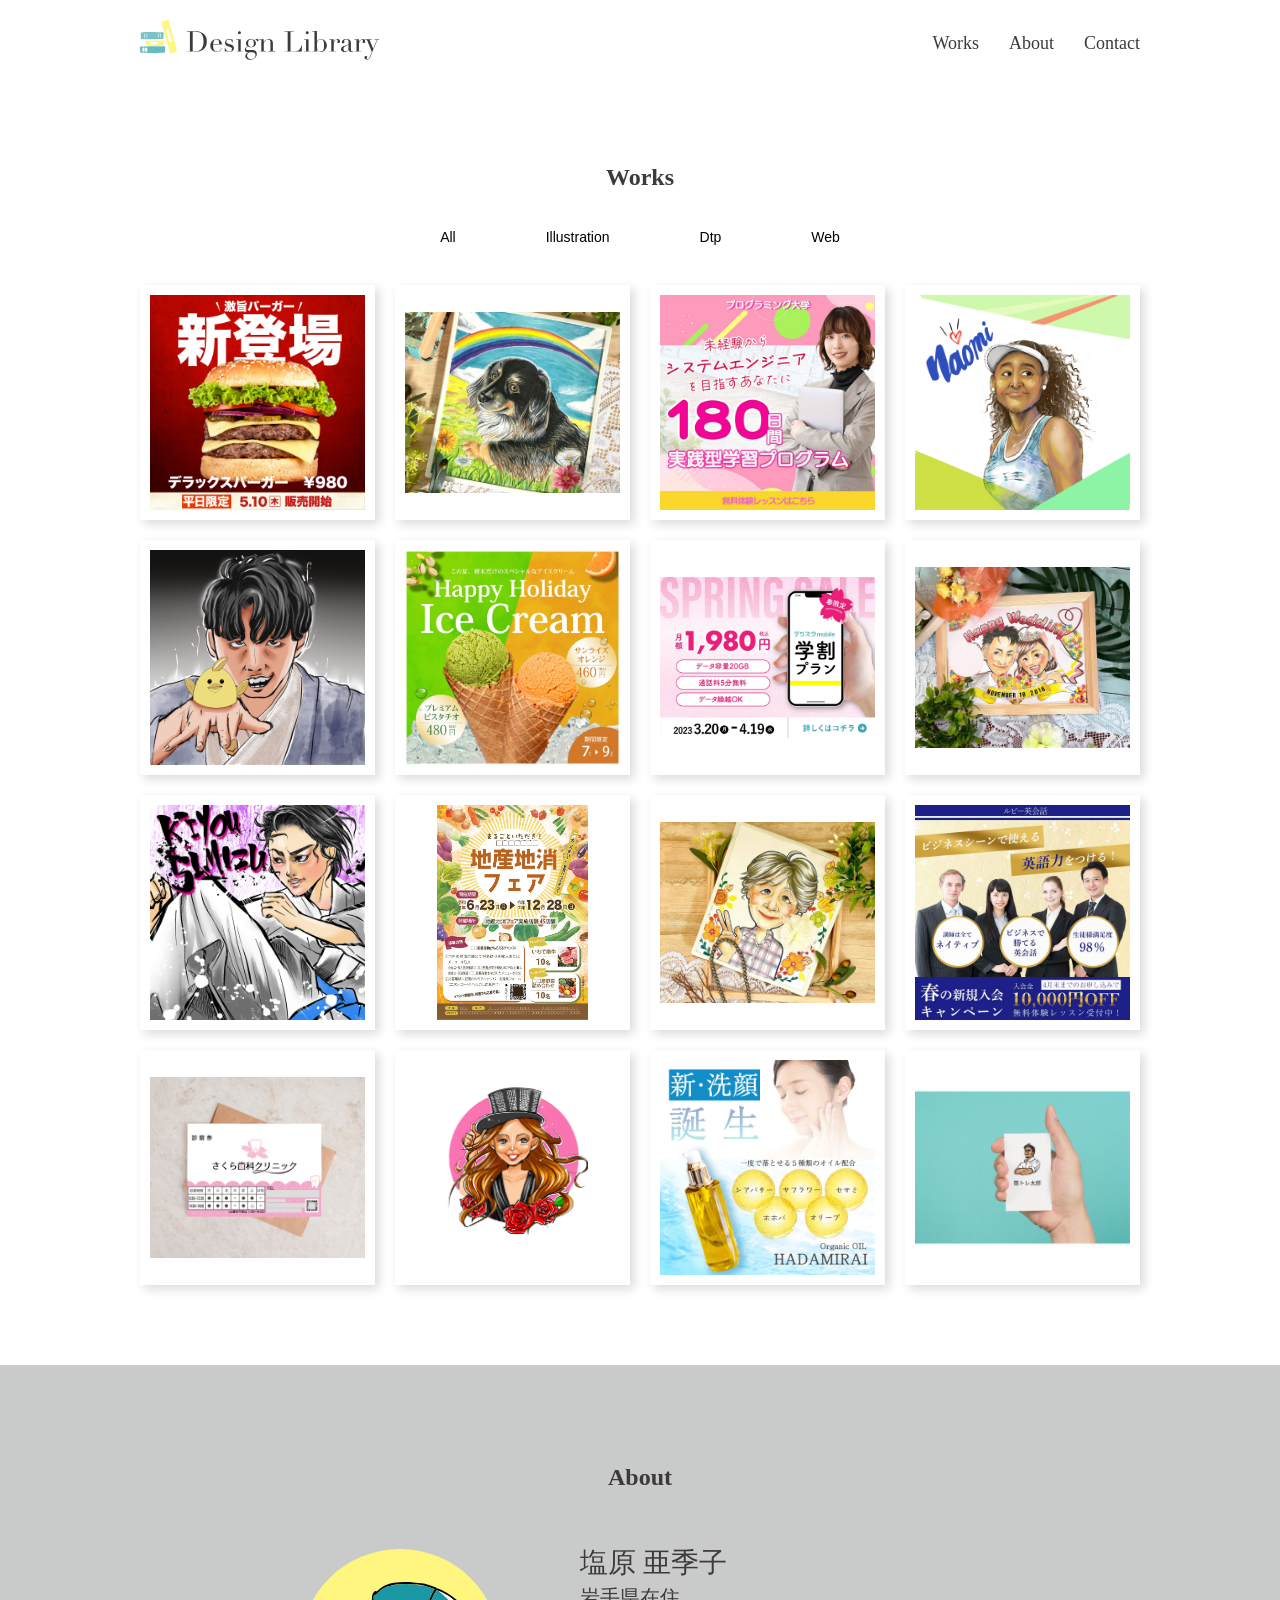
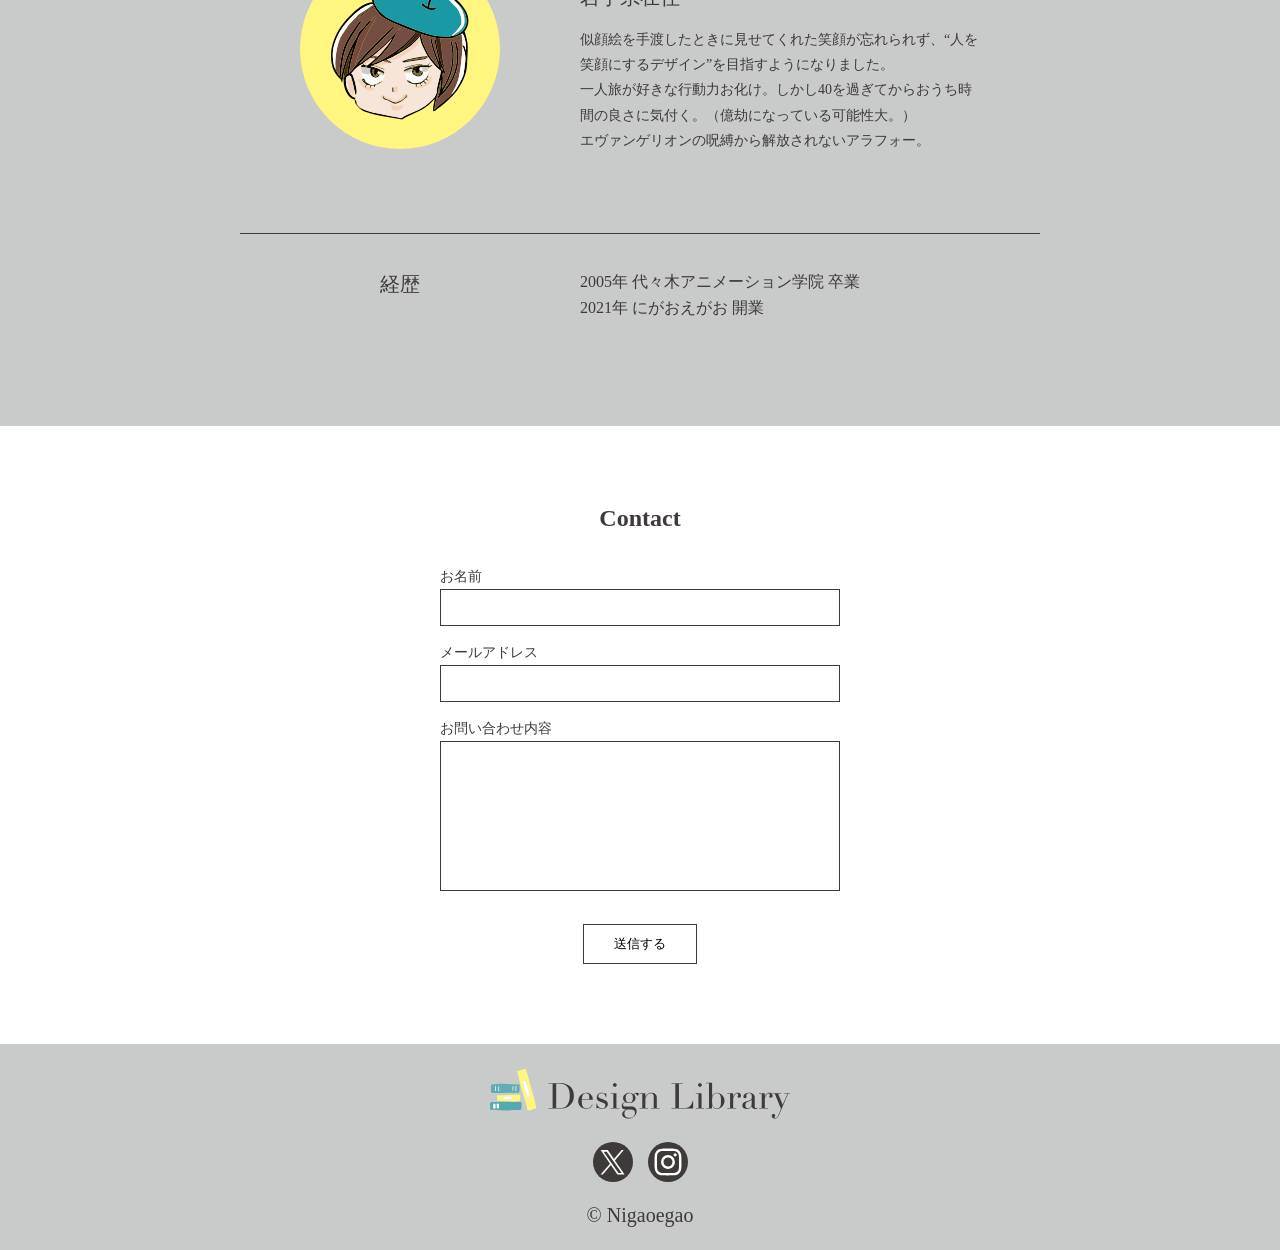
==== index.html @ e7c2ac63 "ポートフォリオ７" ====
<!doctype html>
<html lang="en">
  <head>
    <meta charset="UTF-8" />
    <meta name="viewport" content="width=device-width, initial-scale=1.0" />
    <title>Portfolio</title>
    <link rel="stylesheet" href="css/style.css" />
    <link rel="stylesheet" href="remodal/remodal.css" />
    <link rel="stylesheet" href="remodal/remodal-default-theme.css" />
    <script src="https://code.jquery.com/jquery-3.6.0.min.js"></script>
    <script src="remodal/remodal.min.js"></script>
    <script src="js/main.js"></script>
  </head>
  <body>
    <header>
      <div class="header-inner container">
        <h1 class="logo">
          <img src="./img/title-rogo.svg" alt="ロゴ" />
        </h1>
        <nav class="pc_nav">
          <ul>
            <li><a href="#work">Works</a></li>
            <li><a href="#about">About</a></li>
            <li><a href="#contact">Contact</a></li>
          </ul>
        </nav>
        <!-- ハンバーガー -->
          <button class="hamburger" id="hamburger">
            <span></span>
            <span></span>
            <span></span>
          </button>
          <!-- スマホメニュー -->
        <div class="sp_nav" id="sp_nav">
        <button class="sp_nav_close" id="sp_nav_close">✕</button>
        <ul>
          <li><a href="#works">Works</a></li>
          <li><a href="#about">About</a></li>
          <li><a href="#contact">Contact</a></li>
        </ul>
        </div>
      </div>
    </header>
    <main>
      <!-- workここから -->
      <section class="Works" id="Works">
        <div class="container">
          <h2 class="section_title_works">Works</h2>

          <div class="filter">
            <button>All</button>
            <button>Illustration</button>
            <button>Dtp</button>
            <button>Web</button>
          </div>
          <div class="works-list">
            <div
              class="works-item"
              data-category="web"
              data-img="img/web_hamburger.jpg"
              data-title="バナー ハンバーガー"
              data-client="課題"
              data-tool="Illustrator Photoshop"
              data-size="A4"
              data-purpose="販促用バナー"
              data-concept="食欲を刺激する赤と黒のコントラストで、新商品の登場感と期待感を視覚的に表現。価格と期間限定の情報を目立たせることで購買意欲を高めるデザインにした。"
              data-points="バーガーの写真を大きく配置し、「新登場」の文字を和風テイストにすることで目を引く仕上がりに。価格や日付情報は視認性を考えて整理した。"
              data-target="20〜40代のファストフード好き"
              data-media="web"
            >
              <img src="img/web_hamburger.jpg" alt="Web" />
            </div>
            <div
              class="works-item"
              data-category="illustration"
              data-img="img/illustration_dog.jpg"
              data-title="愛犬イラスト"
              data-client="個人"
              data-tool="copic アクリルガッシュ"
              data-size="A4"
              data-purpose="販促用バナー"
              data-concept="飼い主の愛情と犬の個性を丁寧に描き出し、見る人の心に温かさと懐かしさが伝わるような作品を目指した。背景の虹と花畑で幸福感を演出。"
              data-points="毛並みの一本一本を細かく描写し、リアルさと柔らかさを両立。背景は淡いタッチにすることで犬の存在感を引き立てた。"
              data-target="ペットを愛する全年代"
              data-media="web"
            >
              <img src="img/illustration_dog.jpg" alt="イラスト" />
            </div>
            <div
              class="works-item"
              data-category="web"
              data-img="img/web_school.jpg"
              data-title="バナー プログラミングスクール"
              data-client="課題"
              data-tool="Illustrator Photoshop"
              data-size="A4"
              data-purpose="販促用バナー"
              data-concept="未経験者が抱く不安を払拭し、180日間で確実にスキルアップできるという安心感と期待感を伝えることを意識したデザイン。"
              data-points="講師の写真を大きく配置して信頼感を演出し、数字「180日」を強調することで具体的な成果イメージを持ってもらえるよう工夫した。"
              data-target="IT転職を目指す20〜30代未経験者"
              data-media="web"
            >
              <img src="img/web_school.jpg" alt="Web" />
            </div>
            <div
              class="works-item"
              data-category="illustration"
              data-img="img/illustration_naomi.JPG"
              data-title="イラスト 大坂なおみ"
              data-client="なし"
              data-tool="propcreate"
              data-size="A4"
              data-purpose="販促用バナー"
              data-concept="食欲をそそるデザイン"
              data-points="色使いにこだわった"
              data-target="20代から30代"
              data-media="web"
            >
              <img src="img/illustration_naomi.JPG" alt="イラスト" />
            </div>
            <div
              class="works-item"
              data-category="illustration"
              data-img="img/illustration_fujii.jpg"
              data-title="イラスト 藤井聡太"
              data-client="なし"
              data-tool="propcreate"
              data-size="A4"
              data-purpose="販促用バナー"
              data-concept="食欲をそそるデザイン"
              data-points="色使いにこだわった"
              data-target="20代から30代"
              data-media="web"
            >
              <img src="img/illustration_fujii.jpg" alt="イラスト" />
            </div>
            <div
              class="works-item"
              data-category="web"
              data-img="img/web_icecream.jpg"
              data-title="バナー アイスクリーム"
              data-client="課題"
              data-tool="Illustrator Photoshop"
              data-size="A4"
              data-purpose="販促用バナー"
              data-concept="夏の爽やかさと特別感を同時に演出し、商品の美味しさが視覚から伝わるようなフライヤーデザインを目指した。"
              data-points="グリーンを基調とした配色で清涼感を表現しつつ、価格情報を整理して読みやすさを確保。写真の配置で商品の魅力を最大限に引き出した。"
              data-target="スイーツ好きな10〜40代女性"
              data-media="web"
            >
              <img src="img/web_icecream.jpg" alt="Web" />
            </div>
            <div
              class="works-item"
              data-category="web"
              data-img="img/web_mobileplan.jpg"
              data-title="バナー スマホプラン"
              data-client="課題"
              data-tool="Illustrator Photoshop"
              data-size="A4"
              data-purpose="販促用バナー"
              data-concept="携帯会社の学割プランをシンプルかつ明快に伝え、若年層が直感的に理解できるレイアウトを意識したデザイン。"
              data-points="ピンクと白のコントラストで明るく親しみやすい印象を与えつつ、価格と特典を箇条書きで整理することで情報の優先順位を明確にした。"
              data-target="学生・若年層の10〜20代"
              data-media="web"
            >
              <img src="img/web_mobileplan.jpg" alt="Web" />
            </div>
            <div
              class="works-item"
              data-category="illustration"
              data-img="img/illustration_wedding2.jpg"
              data-title="ウェルカムボード"
              data-client="新郎 上司"
              data-tool="copic アクリルガッシュ"
              data-size="A4"
              data-purpose="販促用バナー"
              data-concept="結婚式の華やかさと二人の個性を表現したウェルカムボード。花やリボンで会場全体を明るく彩るデザインを目指した。"
              data-points="似顔絵を中心に置き、周囲を手描きの花と装飾で囲むことで温かみとオリジナリティを演出。カラフルな色使いで式全体の雰囲気を盛り上げた。"
              data-target="結婚式を控えたカップル・20〜30代"
              data-media="web"
            >
              <img src="img/illustration_wedding2.jpg" alt="イラスト" />
            </div>
            <div
              class="works-item"
              data-category="illustration"
              data-img="img/illustration_kiyo.jpg"
              data-title="イラスト 清水希容"
              data-client="無し"
              data-tool="procreate"
              data-size="A4"
              data-purpose="販促用バナー"
              data-concept="キャラクターの持つクールさと激しさを同時に表現し、ファンが思わず見入ってしまうような迫力ある作品を目指した。"
              data-points="背景に飛び散るエフェクトと荒々しい筆致でアクションの瞬間を切り取った。文字と絵を融合させることでポスターのような完成度を意識した。"
              data-target="漫画・アニメファンの10〜30代"
              data-media="web"
            >
              <img src="img/illustration_kiyo.jpg" alt="イラスト" />
            </div>
            <div
              class="works-item"
              data-category="dtp"
              data-img="img/dtp_event-flyer1.jpg"
              data-title="地産地消イベント フライヤー"
              data-client="官公庁"
              data-tool="Illustrator"
              data-size="A4"
              data-purpose="販促用バナー"
              data-concept="地元の食材の豊かさと祭りのような賑やかさを伝えるフライヤー。地域への愛着と食への関心を引き出すデザインを目指した。"
              data-points="野菜や果物のイラストをふんだんに散りばめ、手作り感と温かみを演出。開催期間や場所などの重要情報は枠で囲んで視認性を高めた。"
              data-target="地元住民・食に関心のある30〜60代"
              data-media="web"
            >
              <img src="img/dtp_event-flyer1.jpg" alt="Dtp" />
            </div>
            <div
              class="works-item"
              data-category="illustration"
              data-img="img/illustration_nigaoe2.jpg"
              data-title="似顔絵"
              data-client="知人 誕生日プレゼントとして"
              data-tool="copic"
              data-size="A4"
              data-purpose="販促用バナー"
              data-concept="長年の人生の温もりと優しさを細やかなタッチで表現し、贈り物として喜ばれるような心のこもったイラストを目指した。"
              data-points="花をモチーフにした背景で柔らかな雰囲気を演出し、表情のシワや目元を丁寧に描くことで人物の個性と年齢を大切に表現した。"
              data-target="祖父母へのプレゼントを探す30〜40代"
              data-media="web"
            >
              <img src="img/illustration_nigaoe2.jpg" alt="イラスト" />
            </div>
            <div
              class="works-item"
              data-category="web"
              data-img="img/web_english-school.jpg"
              data-title="バナー 英会話スクール"
              data-client="課題"
              data-tool="Illustrator"
              data-size="A4"
              data-purpose="販促用バナー"
              data-concept="ビジネスシーンで使える実践的な英語力をアピールし、受講後のキャリアアップイメージが湧くような説得力あるデザインにした。"
              data-points="講師陣の写真を並べることで信頼感と実績を視覚的に伝え、98%という数字を強調することで高い満足度を訴求。キャンペーン情報も目立つよう配置した。"
              data-target="ビジネス英語を学びたい20〜40代社会人"
              data-media="web"
            >
              <img src="img/web_english-school.jpg" alt="Web" />
            </div>
            <div
              class="works-item"
              data-category="dtp"
              data-img="img/dtp_dentalclinic.jpg"
              data-title="診察券 歯科医院"
              data-client="歯科医院院長"
              data-tool="Illustrator"
              data-size="カードサイズ"
              data-purpose="患者様配布用"
              data-concept="患者さんが安心して通えるクリニックのイメージを、ピンクと白を基調とした優しいデザインで表現。診察券としての機能性と可愛らしさを両立させた。"
              data-points="桜のモチーフをさりげなく取り入れクリニック名との統一感を演出。診察日程の記入欄を見やすく整理し、QRコードも自然に馴染むよう配置した。"
              data-target="女性・子供"
              data-media="診察券"
            >
              <img src="img/dtp_dentalclinic.jpg" alt="Dtp" />
            </div>
            <div
              class="works-item"
              data-category="illustration"
              data-img="img/illustration_namie.JPG"
              data-title="イラスト 安室奈美恵"
              data-client="無し"
              data-tool="procreate"
              data-size="A4"
              data-purpose="販促用バナー"
              data-concept="華やかなステージに立つアーティストのエネルギーと色気を、鮮やかな色彩と大胆な構図で表現したポップアート風の似顔絵作品。"
              data-points="バラや帽子などの小道具を組み合わせることでキャラクターの個性を強調。肌の質感や髪の流れを丁寧に描き込み、イラストでありながらリアルな存在感を出した。"
              data-target="アーティストのファン・イラスト好きな20〜40代"
              data-media="web"
            >
              <img src="img/illustration_namie.JPG" alt="イラスト" />
            </div>
            <div
              class="works-item"
              data-category="web"
              data-img="img/web_cleansing.jpg"
              data-title="バナー 化粧品"
              data-client="課題"
              data-tool="Illustrator Photoshop"
              data-size="A4"
              data-purpose="販促用バナー"
              data-concept="5種類の植物オイルの自然な力で肌を整えるというブランドの世界観を、清潔感と高級感のあるビジュアルで表現したWebバナー。"
              data-points="白と水色を基調にした爽やかな配色で成分の純粋さをイメージ。商品写真と成分名をバランスよく配置し、一目で特徴が伝わるレイアウトを意識した。"
              data-target="スキンケアに関心の高い20〜40代女性"
              data-media="web"
            >
              <img src="img/web_cleansing.jpg" alt="Web" />
            </div>
            <div
              class="works-item"
              data-category="dtp"
              data-img="img/illustration_muscle.jpg"
              data-title="トレーニングジム キャラクター"
              data-client="ジム店長"
              data-tool="procreate"
              data-size="A4"
              data-purpose="各SNS"
              data-concept="シンプルで洗練された名刺デザイン。余白を大切にしたミニマルなレイアウトで、センスと個性が伝わる一枚を目指した。"
              data-points="似顔絵イラストをメインビジュアルに据えることで記憶に残る名刺に仕上げた。"
              data-target="20〜40代のボディメイクに興味のある男女"
              data-media="web"
            >
              <img src="img/illustration_muscle.jpg" alt="Dtp" />
            </div>
          </div>
        </div>
      </section>
      <!-- Workここまで -->
      <!-- aboutここから -->
      <section class="about" id="about">
        <div class="about_container">
          <h2 class="section_title">About</h2>
          <div class="my_information">
            <div class="myface">
              <img src="img/my face.svg" alt="自己紹介" />
            </div>
            <div class="about_text">
              <p class="name">塩原 亜季子</p>
              <p class="location">岩手県在住</p>
              <p class="introduce">
                似顔絵を手渡したときに見せてくれた笑顔が忘れられず、“人を笑顔にするデザイン”を目指すようになりました。<br />一人旅が好きな行動力お化け。しかし40を過ぎてからおうち時間の良さに気付く。（億劫になっている可能性大。）<br />エヴァンゲリオンの呪縛から解放されないアラフォー。
              </p>
            </div>
          </div>
          <div class="history_area">
            <h3 class="history_title">経歴</h3>
            <div class="history">
              <p>2005年 代々木アニメーション学院 卒業</p>
              <p>2021年 にがおえがお 開業</p>
            </div>
          </div>
        </div>
      </section>
      <!-- aboutここまで -->
      <!-- contactここから -->

      <section class="contact" id="contact">
        <h2>Contact</h2>
        <form
          action="https://docs.google.com/forms/u/0/d/e/1FAIpQLSdJh4Z8PhwSpYIARpGRE6akuXfmp89MDh7Jr-N2z7iqNKhPUg/formResponse"
          method="POST"
          target="hidden_iframe"
          onsubmit="submitted = true"
          class="c-form"
        >
          <label for="name">お名前</label>
          <input id="name" type="text" name="entry.1975025749" required />

          <label for="email">メールアドレス</label>
          <input id="email" type="email" name="entry.1072622136" required />

          <label for="message">お問い合わせ内容</label>
          <textarea id="message" name="entry.1425299279" required></textarea>

          <button type="submit">送信する</button>
        </form>
      </section>
    </main>
    <footer>
      <div class="footer_logo">
        <img src="img/title-rogo.svg" alt="フッターロゴ" />
      </div>
      <div class="sns_logo">
        <a href="https://x.com/@aoi1222aki" target="_blank">
          <img src="img/Xrogo.svg" alt="X ロゴ" />
        </a>
        <a href="https://www.instagram.com/nigaoegaoakiko" target="_blank">
          <img src="img/instagram-rogo.svg" alt="instagram ロゴ" />
        </a>
      </div>
      <p>© Nigaoegao</p>
    </footer>

    <!-- <a href="#works-modal">ボタン</a> -->

    <div class="remodal" data-remodal-id="works-modal">
      <button data-remodal-action="close" class="remodal-close"></button>
      <img id="remodal-img" src="" alt="" />
      <div class="remodal-info">
        <p><span>タイトル：</span><span id="remodal-title"></span></p>
        <p><span>クライアント：</span><span id="remodal-client"></span></p>
        <p><span>ツール：</span><span id="remodal-tool"></span></p>
        <p><span>サイズ</span><span id="remodal-size"></span></p>
        <p><span>用途</span><span id="remodal-purpose"></span></p>
        <p><span>コンセプト</span><span id="remodal-concept"></span></p>
        <p><span>工夫した点</span><span id="remodal-points"></span></p>
        <p><span>ターゲット</span><span id="remodal-target"></span></p>
        <p><span>使用媒体</span><span id="remodal-media"></span></p>
      </div>
    </div>
    <script type="text/javascript">
      let submitted = false;
    </script>
    <iframe
      name="hidden_iframe"
      id="hidden_iframe"
      style="display: none"
      onload="
        if (submitted) {
          window.location = './thanks.html';}
      "
    ></iframe>
  </body>
</html>
---- css/style.css ----
@charset "utf-8";

/* cssリセット */

/*利用するタグによってこちらの内容は増やす*/

html,
body,
h1,
h2,
h3,
p,
dl,
dt,
dd,
ul,
li {
  margin: 0;
  padding: 0;
  line-height: 1;
  /*デフォルトの文字色、font-familyを予め当てておく*/
  color: #3e3a39;
  font-family: "Didot", "游ゴシック体", serif;
  font-feature-settings: "palt";
}

a {
  /*下線を消す*/
  text-decoration: none;
  /*色を消す*/
  color: inherit;
}

body {
  color: #3e3a39;
  font-family: "Didot", "游ゴシック体", serif;
  font-feature-settings: "palt";
  background-color: #ffff;
}
html {
  scroll-behavior: smooth;
}
/* コンテンツ幅 */
.container {
  max-width: 1000px;
  margin: 0 auto;
}
header {
  padding: 20px 0;
}

.header-inner {
  display: flex;
  justify-content: space-between;
  align-items: center;
}
.logo img {
  height: 40px;
}
.pc_nav ul {
  display: flex;
  gap: 30px;
  list-style: none;
}

nav a {
  text-decoration: none;
  color: #3e3a39;
  font-family: "Didot", serif;
  font-size: 18px;
}
.Works {
  padding: 80px 0;
  text-align: center;
}

.section_title h2 {
  font-family: "Didot", serif;
  margin-bottom: 0px;
  font-size: 23px;
}
.filter {
  display: flex;
  font-size: 14px;
  gap: 10px;
  margin: 30px 0;
  justify-content: center;
}
.filter button {
  background: none;
  border: none;
  cursor: pointer;
  font-size: 14px;
  margin: 0 auto;
  padding: 10px 20px;
  margin: 0 20px;
}
.filter button:hover {
  border-bottom: 2px solid #1a98a4;
  padding-bottom: 2px;
}

/* 4列グリッド */
.works-list {
  display: grid;
  grid-template-columns: repeat(4, 1fr);
  gap: 20px;
}
.works-item {
  background-color: white;
  padding: 10px;
  box-shadow: 4px 4px 10px rgba(0, 0, 0, 0.15);
  aspect-ratio: 1 / 1;
  overflow: hidden;
}
.works-item img {
  width: 100%;
  height: 100%;
  display: block;
  object-fit: contain;
}
.works-item.inactive {
  opacity: 0.3; /* 薄くする */
}
/* aboutここから */
.about {
  background-color: #c9caca;
  padding: 100px 0;
}
.about_container {
  max-width: 1000px;
  margin: 0 auto;
}
.my_information {
  display: flex;
  align-items: center;
  gap: 80px;
  justify-content: center;
  margin-bottom: 80px;
}

.myface img {
  width: 200px;
}

.section_title {
  font-family: "Didot", serif;
  margin-bottom: 60px;
  text-align: center;
}
.about_text {
  max-width: 400px;
}
.name {
  font-size: 28px;
  margin-bottom: 10px;
}
.location {
  font-size: 20px;
  margin-bottom: 20px;
}
.introduce {
  font-size: 14px;
  line-height: 1.8;
}
.history_area {
  border-top: 1px solid #3e3a39;
  padding-top: 40px;
  display: flex;
  justify-content: center;
  align-items: flex-start;
  max-width: 800px;
  margin: 0 auto;
  gap: 80px;
}
.history_title {
  font-weight: normal;
  font-size: 20px;
  width: 200px;
  text-align: center;
}
.history {
  text-align: left;
  width: 400px;
}

.history p {
  margin-bottom: 10px;
}
/* aboutここまで */
/* ここからコンタクト */
.contact {
  padding: 80px 0;
  text-align: center;
}

.contact h2 {
  font-family: "Didot", serif;
  margin-bottom: 40px;
}

form {
  width: 400px;
  margin: 0 auto;
  text-align: left;
}

label {
  display: block;
  margin-top: 20px;
  font-size: 14px;
}

input,
textarea {
  width: 100%;
  padding: 10px;
  border: 1px solid #3e3a39;
  margin-top: 5px;
  background: transparent;
  box-sizing: border-box;
}

textarea {
  height: 150px;
  resize: none;
}

button {
  display: block;
  margin: 30px auto 0;
  padding: 10px 30px;
  border: 1px solid #3e3a39;
  background: transparent;
  cursor: pointer;
}

footer {
  display: flex;
  flex-direction: column;
  text-align: center;
  padding: 25px;
  gap: 20px;
  background-color: #c9caca;
}
.footer_logo img {
  width: 300px;
}
.sns_logo {
  gap: 15px;
  display: flex;
  justify-content: center;
}
.sns_logo img {
  width: 40px;
}
footer p {
  font-size: 20px;
}
.hamburger {
  display: none;
}

.sp_nav {
  display: none;
}
.remodal img {
  width: 100%;
  max-width: 500px;
  height: auto;
}
.remodal-info {
  text-align: left;
  margin-top: 15px;
}

.remodal-info p {
  margin: 5px 0;
  font-size: 13px;
}

.remodal-info p span:first-child {
  font-weight: bold;
  margin-right: 10px;
  min-width: 80px;
  display: inline-block;
}
.remodal-info {
  text-align: left;
  margin-top: 15px;
  margin-left: auto;
  margin-right: auto;
  max-width: 500px;
}
.remodal-info p {
  display: flex;
  gap: 10px;
  margin: 5px 0;
  font-size: 13px;
  line-height: 1.8;
}

.remodal-info p span:first-child {
  min-width: 90px;
  font-weight: bold;
  flex-shrink: 0;
}
/* thanks.css */
* {
  margin: 0;
  padding: 0;
  box-sizing: border-box;
}

.thanks-page {
  background: #fff;
  display: flex;
  justify-content: center;
  align-items: center;
  min-height: 100vh;
}

.thanks-wrap {
  text-align: center;
  padding: 60px 20px;
}

.thanks-title {
  font-size: 2.5rem;
  color: #1a98a4;
  font-family: Didot;
  margin-bottom: 30px;
}

.thanks-balloon {
  position: relative;
  border: 1.5px solid #3e3a39;
  border-radius: 20px;
  padding: 36px 48px;
  display: inline-block;
  margin-bottom: 0;
  font-size: 0.9rem;
}
.thanks-ballon p {
  line-height: 1.5;
  letter-spacing: 0.05em;
}

.thanks-img {
  width: 80px;
  margin: 20px auto 30px;
  display: block;
}

.thanks-btn {
  display: inline-block;
  border: 2px solid #fff67f;
  background: #fff67f;
  padding: 12px 32px;
  text-decoration: none;
  color: #3e3a39;
  font-size: 0.95rem;
}

.thanks-btn:hover {
  opacity: 0.8;
}
.thanks-ballon-material {
  width: 350px;
}
.thanks-btn {
  display: inline-block;
  border: 2px solid #3e3a39;
  background: #fff67f;
  padding: 16px 48px;
  text-decoration: none;
  color: #3e3a39;
  font-size: 1rem;
  letter-spacing: 0.1em;
}
.arrow-right {
  display: inline-block;
  width: 12px;
  height: 12px;
  margin: 0 10px;
  border-top: 2px solid #3e3a39;
  border-right: 2px solid #3e3a39;
  transform: rotate(45deg);
}

@media (max-width: 768px) {
  /* ヘッダー */
  .header-inner {
    padding: 0 20px;
  }
  .pc_nav {
    display: none;
  }

  /* Works */
  .filter {
    flex-wrap: wrap;
    gap: 20px;
    justify-content: center;
    max-width: 500px;
    width: 80%;
    margin: 30px auto;
  }
  .filter button {
    border: 1px solid #3e3a39 !important;
    padding: 8x 0;
    font-size: 14px;
    margin: 0px;
    width: 40%;
    height: 60px;
    font-family: Didot;
  }
  .filter button:hover {
    background: none !important;
    color: #3e3a39 !important;
    border: 1px solid #3e3a39 !important;
    padding: 8px 0 !important;
  }

  .works-list {
    grid-template-columns: repeat(1, 1fr);
  }
  .works-item {
    width: 70%;
    margin: 0 auto;
    box-shadow: 4px 4px 10px rgba(0, 0, 0, 0.2);
  }

  /* About */
  .my_information {
    flex-direction: column;
    gap: 30px;
  }

  .history_area {
    flex-direction: column;
    gap: 30px;
    padding: 20px;
  }
  .history_area {
    text-align: center;
  }
  .history {
    text-align: left;
    font-size: 16px;
    width: 100%;
    padding: 0 80px;
  }
  .history_title {
    width: 100%;
  }

  /* Contact */
  form {
    width: 90%;
  }

  /* Footer */
  .footer_logo img {
    width: 200px;
  }

  /* Thanks */
  .thanks-ballon-material {
    width: 90%;
  }
  .thanks-balloon {
    padding: 24px 20px;
  }
  .hamburger {
    display: flex;
    flex-direction: column;
    gap: 6px;
    background: none;
    border: none;
    cursor: pointer;
    padding: 0;
    margin: 0;
  }
  .hamburger span {
    display: block;
    width: 28px;
    height: 2px;
    background: #3e3a39;
    transition: all 0.3s ease;
    transform-origin: center;
  }
  .hamburger.open span:nth-child(1) {
    transform: translateY(8px) rotate(45deg);
  }

  .hamburger.open span:nth-child(2) {
    opacity: 0;
  }

  .hamburger.open span:nth-child(3) {
    transform: translateY(-8px) rotate(-45deg);
  }
  .sp_nav {
    position: fixed;
    top: -100%;
    right: -100%;
    width: 100%;
    left: 0;
    height: 100vh;
    background: #fff;
    z-index: 999;
    transition: right 0.3s ease;
    /* display: flex; */
    flex-direction: column;
    align-items: center;
    justify-content: center;
  }
  .sp_nav.open {
    display: flex;
    /* position: fixed; */
    top: 0;
    /* right: 0; */
    /* width: 100%; */
    /* height: 100vh; */
    /* background: #fff; */
    /* z-index: 999; */
    /* flex-direction: column; */
    /* align-items: center; */
    /* justify-content: center; */
  }
  .sp_nav ul {
    list-style: none;
    text-align: center;
  }
  .sp_nav ul li {
    margin-bottom: 40px;
  }
  .sp_nav ul li a {
    font-size: 1.2rem;
    font-family: "Didot", serif;
    border: 1px solid #3e3a39;
    padding: 16px 60px;
    display: block;
  }
  .sp_nav_close {
    position: absolute;
    top: 20px;
    right: 20px;
    background: none;
    border: none;
    font-size: 1.5rem;
    cursor: pointer;
  }
}
---- remodal/remodal.css ----
/*
 *  Remodal - v1.1.1
 *  Responsive, lightweight, fast, synchronized with CSS animations, fully customizable modal window plugin with declarative configuration and hash tracking.
 *  http://vodkabears.github.io/remodal/
 *
 *  Made by Ilya Makarov
 *  Under MIT License
 */

/* ==========================================================================
   Remodal's necessary styles
   ========================================================================== */

/* Hide scroll bar */

html.remodal-is-locked {
  overflow: hidden;

  -ms-touch-action: none;
  touch-action: none;
}

/* Anti FOUC */

.remodal,
[data-remodal-id] {
  display: none;
}

/* Necessary styles of the overlay */

.remodal-overlay {
  position: fixed;
  z-index: 9999;
  top: -5000px;
  right: -5000px;
  bottom: -5000px;
  left: -5000px;

  display: none;
}

/* Necessary styles of the wrapper */

.remodal-wrapper {
  position: fixed;
  z-index: 10000;
  top: 0;
  right: 0;
  bottom: 0;
  left: 0;

  display: none;
  overflow: auto;

  text-align: center;

  -webkit-overflow-scrolling: touch;
}

.remodal-wrapper:after {
  display: inline-block;

  height: 100%;
  margin-left: -0.05em;

  content: "";
}

/* Fix iPad, iPhone glitches */

.remodal-overlay,
.remodal-wrapper {
  -webkit-backface-visibility: hidden;
  backface-visibility: hidden;
}

/* Necessary styles of the modal dialog */

.remodal {
  position: relative;

  outline: none;

  -webkit-text-size-adjust: 100%;
  -ms-text-size-adjust: 100%;
  text-size-adjust: 100%;
}

.remodal-is-initialized {
  /* Disable Anti-FOUC */
  display: inline-block;
}
---- remodal/remodal-default-theme.css ----
/*
 *  Remodal - v1.1.1
 *  Responsive, lightweight, fast, synchronized with CSS animations, fully customizable modal window plugin with declarative configuration and hash tracking.
 *  http://vodkabears.github.io/remodal/
 *
 *  Made by Ilya Makarov
 *  Under MIT License
 */

/* ==========================================================================
   Remodal's default mobile first theme
   ========================================================================== */

/* Default theme styles for the background */

.remodal-bg.remodal-is-opening,
.remodal-bg.remodal-is-opened {
  -webkit-filter: blur(3px);
  filter: blur(3px);
}

/* Default theme styles of the overlay */

.remodal-overlay {
  background: rgba(43, 46, 56, 0.9);
}

.remodal-overlay.remodal-is-opening,
.remodal-overlay.remodal-is-closing {
  -webkit-animation-duration: 0.3s;
  animation-duration: 0.3s;
  -webkit-animation-fill-mode: forwards;
  animation-fill-mode: forwards;
}

.remodal-overlay.remodal-is-opening {
  -webkit-animation-name: remodal-overlay-opening-keyframes;
  animation-name: remodal-overlay-opening-keyframes;
}

.remodal-overlay.remodal-is-closing {
  -webkit-animation-name: remodal-overlay-closing-keyframes;
  animation-name: remodal-overlay-closing-keyframes;
}

/* Default theme styles of the wrapper */

.remodal-wrapper {
  padding: 10px 10px 0;
}

/* Default theme styles of the modal dialog */

.remodal {
  box-sizing: border-box;
  width: 100%;
  margin-bottom: 10px;
  padding: 35px;

  -webkit-transform: translate3d(0, 0, 0);
  transform: translate3d(0, 0, 0);

  color: #2b2e38;
  background: #fff;
}

.remodal.remodal-is-opening,
.remodal.remodal-is-closing {
  -webkit-animation-duration: 0.3s;
  animation-duration: 0.3s;
  -webkit-animation-fill-mode: forwards;
  animation-fill-mode: forwards;
}

.remodal.remodal-is-opening {
  -webkit-animation-name: remodal-opening-keyframes;
  animation-name: remodal-opening-keyframes;
}

.remodal.remodal-is-closing {
  -webkit-animation-name: remodal-closing-keyframes;
  animation-name: remodal-closing-keyframes;
}

/* Vertical align of the modal dialog */

.remodal,
.remodal-wrapper:after {
  vertical-align: middle;
}

/* Close button */

.remodal-close {
  position: absolute;
  top: 0;
  left: 0;

  display: block;
  overflow: visible;

  width: 35px;
  height: 35px;
  margin: 0;
  padding: 0;

  cursor: pointer;
  -webkit-transition: color 0.2s;
  transition: color 0.2s;
  text-decoration: none;

  color: #95979c;
  border: 0;
  outline: 0;
  background: transparent;
}

.remodal-close:hover,
.remodal-close:focus {
  color: #2b2e38;
}

.remodal-close:before {
  font-family: Arial, "Helvetica CY", "Nimbus Sans L", sans-serif !important;
  font-size: 25px;
  line-height: 35px;

  position: absolute;
  top: 0;
  left: 0;

  display: block;

  width: 35px;

  content: "\00d7";
  text-align: center;
}

/* Dialog buttons */

.remodal-confirm,
.remodal-cancel {
  font: inherit;

  display: inline-block;
  overflow: visible;

  min-width: 110px;
  margin: 0;
  padding: 12px 0;

  cursor: pointer;
  -webkit-transition: background 0.2s;
  transition: background 0.2s;
  text-align: center;
  vertical-align: middle;
  text-decoration: none;

  border: 0;
  outline: 0;
}

.remodal-confirm {
  color: #fff;
  background: #81c784;
}

.remodal-confirm:hover,
.remodal-confirm:focus {
  background: #66bb6a;
}

.remodal-cancel {
  color: #fff;
  background: #e57373;
}

.remodal-cancel:hover,
.remodal-cancel:focus {
  background: #ef5350;
}

/* Remove inner padding and border in Firefox 4+ for the button tag. */

.remodal-confirm::-moz-focus-inner,
.remodal-cancel::-moz-focus-inner,
.remodal-close::-moz-focus-inner {
  padding: 0;

  border: 0;
}

/* Keyframes
   ========================================================================== */

@-webkit-keyframes remodal-opening-keyframes {
  from {
    -webkit-transform: scale(1.05);
    transform: scale(1.05);

    opacity: 0;
  }
  to {
    -webkit-transform: none;
    transform: none;

    opacity: 1;

    -webkit-filter: blur(0);
    filter: blur(0);
  }
}

@keyframes remodal-opening-keyframes {
  from {
    -webkit-transform: scale(1.05);
    transform: scale(1.05);

    opacity: 0;
  }
  to {
    -webkit-transform: none;
    transform: none;

    opacity: 1;

    -webkit-filter: blur(0);
    filter: blur(0);
  }
}

@-webkit-keyframes remodal-closing-keyframes {
  from {
    -webkit-transform: scale(1);
    transform: scale(1);

    opacity: 1;
  }
  to {
    -webkit-transform: scale(0.95);
    transform: scale(0.95);

    opacity: 0;

    -webkit-filter: blur(0);
    filter: blur(0);
  }
}

@keyframes remodal-closing-keyframes {
  from {
    -webkit-transform: scale(1);
    transform: scale(1);

    opacity: 1;
  }
  to {
    -webkit-transform: scale(0.95);
    transform: scale(0.95);

    opacity: 0;

    -webkit-filter: blur(0);
    filter: blur(0);
  }
}

@-webkit-keyframes remodal-overlay-opening-keyframes {
  from {
    opacity: 0;
  }
  to {
    opacity: 1;
  }
}

@keyframes remodal-overlay-opening-keyframes {
  from {
    opacity: 0;
  }
  to {
    opacity: 1;
  }
}

@-webkit-keyframes remodal-overlay-closing-keyframes {
  from {
    opacity: 1;
  }
  to {
    opacity: 0;
  }
}

@keyframes remodal-overlay-closing-keyframes {
  from {
    opacity: 1;
  }
  to {
    opacity: 0;
  }
}

/* Media queries
   ========================================================================== */

@media only screen and (min-width: 641px) {
  .remodal {
    max-width: 700px;
  }
}

/* IE8
   ========================================================================== */

.lt-ie9 .remodal-overlay {
  background: #2b2e38;
}

.lt-ie9 .remodal {
  width: 700px;
}
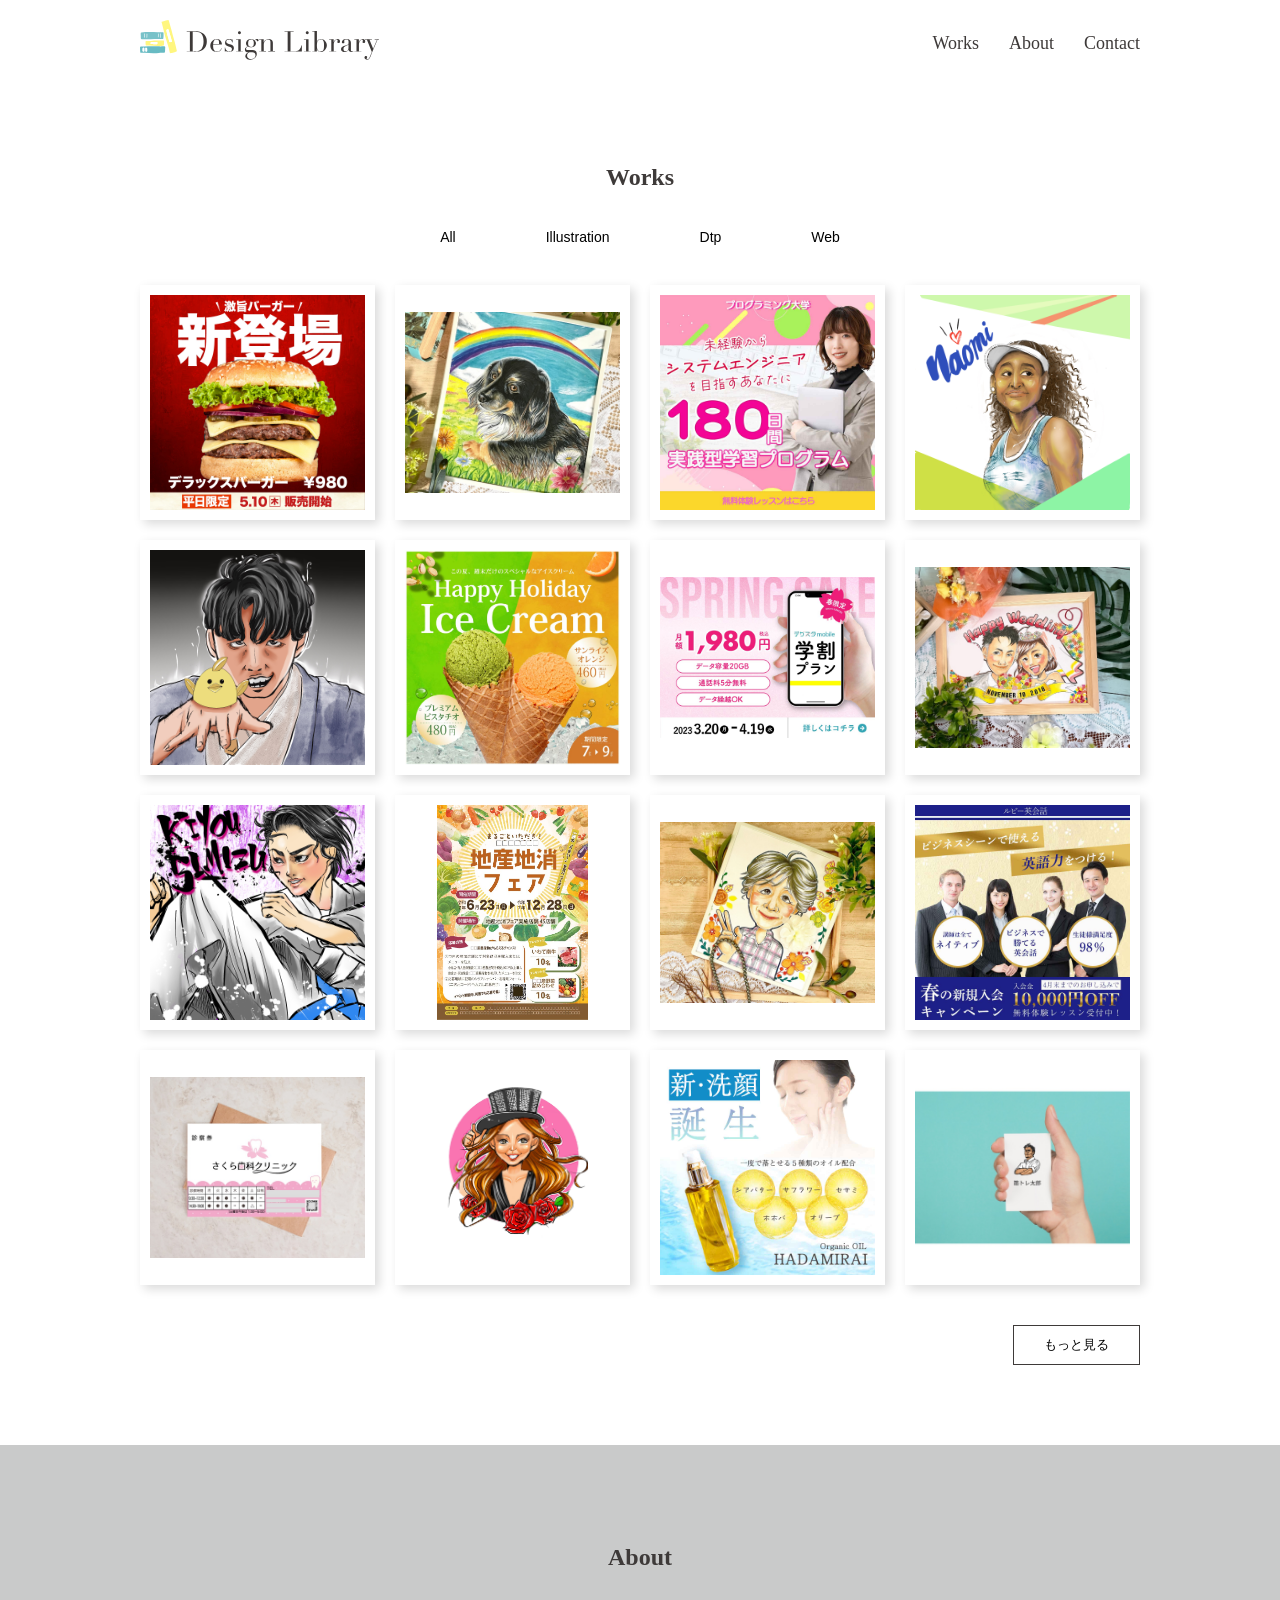
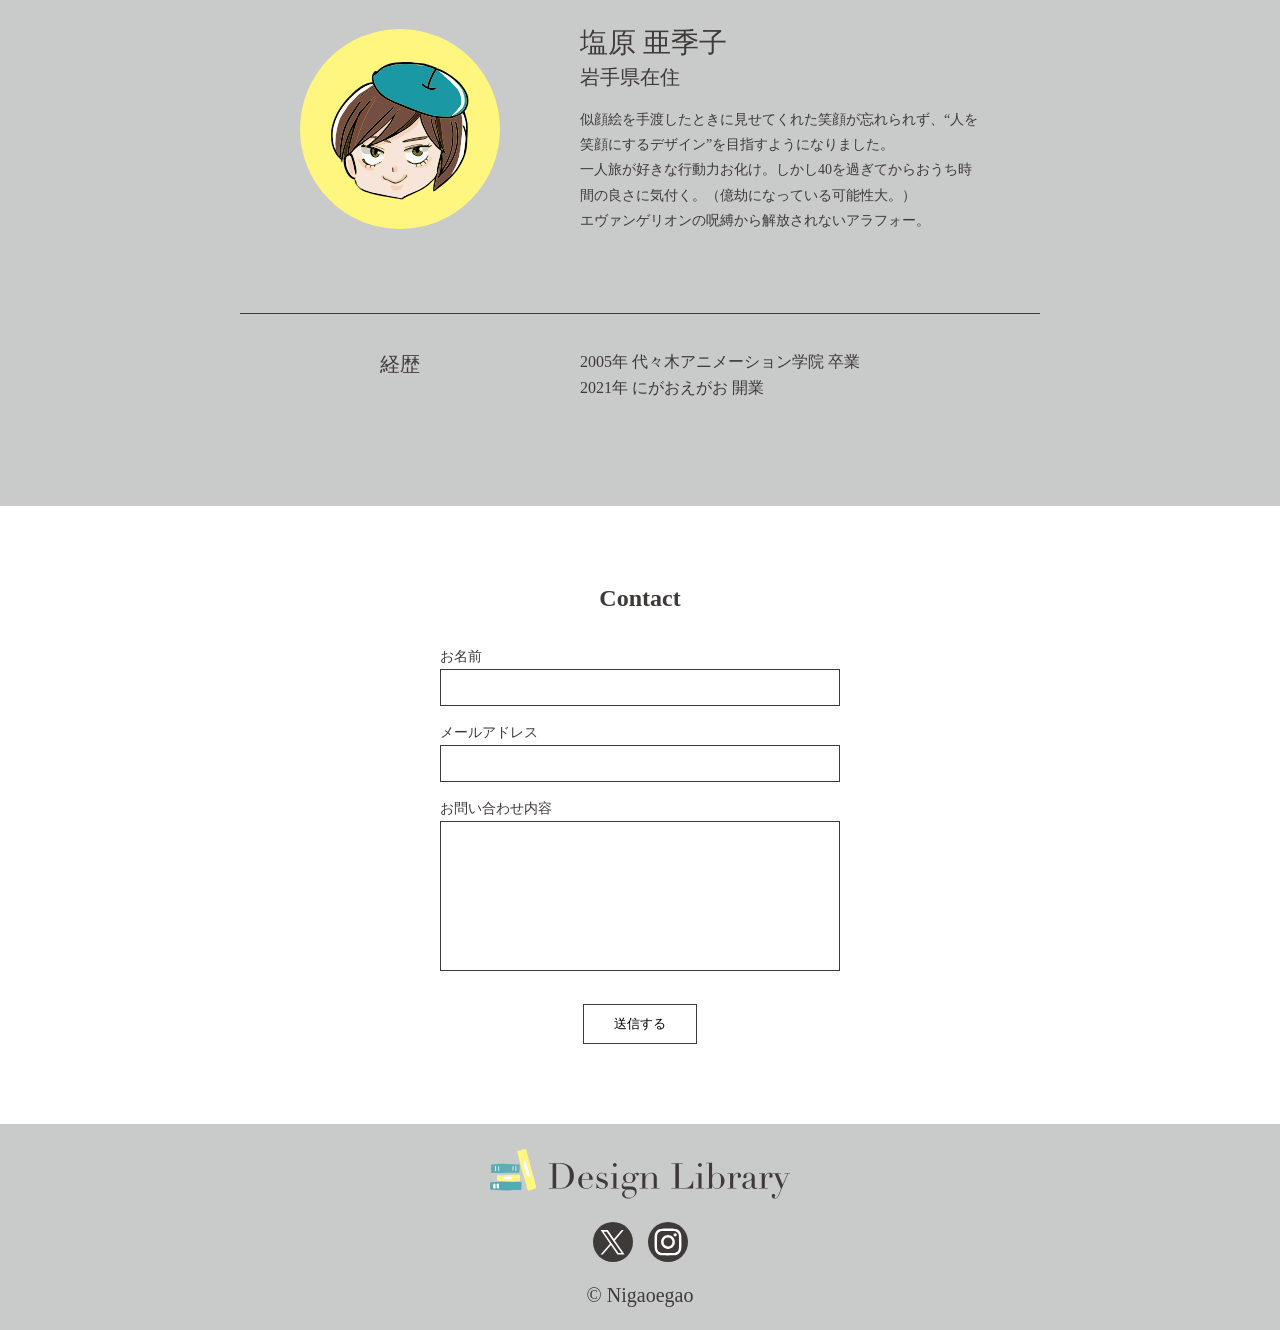
==== commit fdfbd8d1: "ポートフォリオ９" ====
--- a/index.html
+++ b/index.html
@@ -9,7 +9,6 @@
     <link rel="stylesheet" href="remodal/remodal-default-theme.css" />
     <script src="https://code.jquery.com/jquery-3.6.0.min.js"></script>
     <script src="remodal/remodal.min.js"></script>
-    <script src="js/main.js"></script>
   </head>
   <body>
     <header>
@@ -25,19 +24,24 @@
           </ul>
         </nav>
         <!-- ハンバーガー -->
-          <button class="hamburger" id="hamburger">
-            <span></span>
-            <span></span>
-            <span></span>
-          </button>
-          <!-- スマホメニュー -->
+        <button class="hamburger" id="hamburger">
+          <span></span>
+          <span></span>
+          <span></span>
+        </button>
+
+        <!-- スマホメニュー -->
         <div class="sp_nav" id="sp_nav">
-        <button class="sp_nav_close" id="sp_nav_close">✕</button>
-        <ul>
-          <li><a href="#works">Works</a></li>
-          <li><a href="#about">About</a></li>
-          <li><a href="#contact">Contact</a></li>
-        </ul>
+          <div class="sp_nav_inner">
+            <h1 class="logo">
+              <img src="./img/title-rogo.svg" alt="ロゴ" />
+            </h1>
+            <ul>
+              <li><a href="#works">Works</a></li>
+              <li><a href="#about">About</a></li>
+              <li><a href="#contact">Contact</a></li>
+            </ul>
+          </div>
         </div>
       </div>
     </header>
@@ -119,7 +123,7 @@
               <img src="img/illustration_naomi.JPG" alt="イラスト" />
             </div>
             <div
-              class="works-item"
+              class="works-item is-hidden"
               data-category="illustration"
               data-img="img/illustration_fujii.jpg"
               data-title="イラスト 藤井聡太"
@@ -135,7 +139,7 @@
               <img src="img/illustration_fujii.jpg" alt="イラスト" />
             </div>
             <div
-              class="works-item"
+              class="works-item is-hidden"
               data-category="web"
               data-img="img/web_icecream.jpg"
               data-title="バナー アイスクリーム"
@@ -151,7 +155,7 @@
               <img src="img/web_icecream.jpg" alt="Web" />
             </div>
             <div
-              class="works-item"
+              class="works-item is-hidden"
               data-category="web"
               data-img="img/web_mobileplan.jpg"
               data-title="バナー スマホプラン"
@@ -167,7 +171,7 @@
               <img src="img/web_mobileplan.jpg" alt="Web" />
             </div>
             <div
-              class="works-item"
+              class="works-item is-hidden"
               data-category="illustration"
               data-img="img/illustration_wedding2.jpg"
               data-title="ウェルカムボード"
@@ -183,7 +187,7 @@
               <img src="img/illustration_wedding2.jpg" alt="イラスト" />
             </div>
             <div
-              class="works-item"
+              class="works-item is-hidden"
               data-category="illustration"
               data-img="img/illustration_kiyo.jpg"
               data-title="イラスト 清水希容"
@@ -199,7 +203,7 @@
               <img src="img/illustration_kiyo.jpg" alt="イラスト" />
             </div>
             <div
-              class="works-item"
+              class="works-item is-hidden"
               data-category="dtp"
               data-img="img/dtp_event-flyer1.jpg"
               data-title="地産地消イベント フライヤー"
@@ -215,7 +219,7 @@
               <img src="img/dtp_event-flyer1.jpg" alt="Dtp" />
             </div>
             <div
-              class="works-item"
+              class="works-item is-hidden"
               data-category="illustration"
               data-img="img/illustration_nigaoe2.jpg"
               data-title="似顔絵"
@@ -231,7 +235,7 @@
               <img src="img/illustration_nigaoe2.jpg" alt="イラスト" />
             </div>
             <div
-              class="works-item"
+              class="works-item is-hidden"
               data-category="web"
               data-img="img/web_english-school.jpg"
               data-title="バナー 英会話スクール"
@@ -247,7 +251,7 @@
               <img src="img/web_english-school.jpg" alt="Web" />
             </div>
             <div
-              class="works-item"
+              class="works-item is-hidden"
               data-category="dtp"
               data-img="img/dtp_dentalclinic.jpg"
               data-title="診察券 歯科医院"
@@ -263,7 +267,7 @@
               <img src="img/dtp_dentalclinic.jpg" alt="Dtp" />
             </div>
             <div
-              class="works-item"
+              class="works-item is-hidden"
               data-category="illustration"
               data-img="img/illustration_namie.JPG"
               data-title="イラスト 安室奈美恵"
@@ -279,7 +283,7 @@
               <img src="img/illustration_namie.JPG" alt="イラスト" />
             </div>
             <div
-              class="works-item"
+              class="works-item is-hidden"
               data-category="web"
               data-img="img/web_cleansing.jpg"
               data-title="バナー 化粧品"
@@ -295,7 +299,7 @@
               <img src="img/web_cleansing.jpg" alt="Web" />
             </div>
             <div
-              class="works-item"
+              class="works-item is-hidden"
               data-category="dtp"
               data-img="img/illustration_muscle.jpg"
               data-title="トレーニングジム キャラクター"
@@ -311,8 +315,12 @@
               <img src="img/illustration_muscle.jpg" alt="Dtp" />
             </div>
           </div>
-        </div>
-      </section>
+          <div class="list-btn">
+            <button id="more-btn">もっと見る</button>
+          </div>
+          </div>
+        </section>
+
       <!-- Workここまで -->
       <!-- aboutここから -->
       <section class="about" id="about">
@@ -383,6 +391,8 @@
 
     <div class="remodal" data-remodal-id="works-modal">
       <button data-remodal-action="close" class="remodal-close"></button>
+      <button class="remodal-prev"></button>
+      <button class="remodal-next"></button>
       <img id="remodal-img" src="" alt="" />
       <div class="remodal-info">
         <p><span>タイトル：</span><span id="remodal-title"></span></p>
@@ -405,8 +415,14 @@
       style="display: none"
       onload="
         if (submitted) {
-          window.location = './thanks.html';}
+          window.location = './thanks.html';
+        }
       "
     ></iframe>
+    <script
+      type="text/javascript"
+      src="https://ajax.googleapis.com/ajax/libs/jquery/2.0.0/jquery.min.js"
+    ></script>
+    <script src="js/main.js"></script>
   </body>
 </html>
--- a/css/style.css
+++ b/css/style.css
@@ -387,6 +387,50 @@
   border-right: 2px solid #3e3a39;
   transform: rotate(45deg);
 }
+.remodal-prev,
+.remodal-next {
+  position: fixed;
+  top: 50vh;
+  transform: translateY(-50%);
+  background: none;
+  border: none;
+  cursor: pointer;
+  z-index: 99999;
+  padding: 16px;
+}
+.remodal-prev {
+  left: 8px;
+}
+.remodal-next {
+  right: 8px;
+}
+.remodal-prev::after,
+.remodal-next::after {
+  content: "";
+  display: block;
+  width: 16px;
+  height: 16px;
+  border-top: 1.5px solid #3e3a39;
+  border-right: 1.5px solid #3e3a39;
+}
+.remodal-prev::after {
+  transform: rotate(-135deg); /* 左向き */
+}
+.remodal-next::after {
+  transform: rotate(45deg); /* 右向き */
+}
+.list-btn {
+  grid-column: 1 / -1; 
+  width: 100% !important;
+  text-align: right !important; 
+  margin-top: 40px;
+  padding-right: 0%;
+}
+
+.list-btn #more-btn {
+  margin: 0 0 0 auto;
+  display: inline-block !important;
+}
 
 @media (max-width: 768px) {
   /* ヘッダー */
@@ -406,6 +450,19 @@
     width: 80%;
     margin: 30px auto;
   }
+
+  .list-btn {
+    width: 100%;
+    text-align: center;
+    padding-right: 0; 
+    margin-top: 30px;
+    display: block;
+  }
+  .list-btn #more-btn {
+    margin: 30px auto 0 ;
+    display: inline-block;
+  }
+
   .filter button {
     border: 1px solid #3e3a39 !important;
     padding: 8x 0;
@@ -424,19 +481,35 @@
 
   .works-list {
     grid-template-columns: repeat(1, 1fr);
+    gap: 80px;
+    margin-top: 40px;!important;
   }
   .works-item {
     width: 70%;
-    margin: 0 auto;
+    margin: 0 auto 40px;
     box-shadow: 4px 4px 10px rgba(0, 0, 0, 0.2);
   }
+  .works-item.is-hidden {
+    display:  none;
+  }
+.works-item.is-show {
+  display: block !important;
+}
 
   /* About */
   .my_information {
     flex-direction: column;
     gap: 30px;
   }
-
+  .about_text .name,
+  .about_text .location {
+    text-align: center;
+    width: 100%;
+    display: block;
+  }
+  .about_text .introduce {
+    text-align: left;
+  }
   .history_area {
     flex-direction: column;
     gap: 30px;
@@ -456,7 +529,7 @@
   }
 
   /* Contact */
-  form {
+  .form {
     width: 90%;
   }
 
@@ -475,81 +548,140 @@
   .hamburger {
     display: flex;
     flex-direction: column;
-    gap: 6px;
+    justify-content: center;
+    align-items: center;
+    width: 36px;
+    height: 36px;
     background: none;
     border: none;
     cursor: pointer;
     padding: 0;
     margin: 0;
-  }
+    position: relative;
+    z-index: 1000;
+  }
+
   .hamburger span {
     display: block;
     width: 28px;
     height: 2px;
     background: #3e3a39;
-    transition: all 0.3s ease;
-    transform-origin: center;
-  }
+    position: absolute;
+    transition:
+      transform 0.35s ease,
+      opacity 0.2s ease,
+      top 0.35s ease;
+  }
+
+  .hamburger span:nth-child(1) {
+    top: 10px;
+  }
+  .hamburger span:nth-child(2) {
+    top: 17px;
+  }
+  .hamburger span:nth-child(3) {
+    top: 24px;
+  }
+
   .hamburger.open span:nth-child(1) {
-    transform: translateY(8px) rotate(45deg);
-  }
-
+    top: 17px;
+    transform: rotate(45deg);
+  }
   .hamburger.open span:nth-child(2) {
     opacity: 0;
   }
-
   .hamburger.open span:nth-child(3) {
-    transform: translateY(-8px) rotate(-45deg);
-  }
+    top: 17px;
+    transform: rotate(-45deg);
+  }
+
   .sp_nav {
+    display: none;
     position: fixed;
-    top: -100%;
-    right: -100%;
+    top: 0;
+    left: 0;
     width: 100%;
-    left: 0;
-    height: 100vh;
+    height: 100%;
     background: #fff;
-    z-index: 999;
-    transition: right 0.3s ease;
-    /* display: flex; */
-    flex-direction: column;
+    z-index: 100;
+    justify-content: center;
     align-items: center;
-    justify-content: center;
-  }
+  }
+
   .sp_nav.open {
     display: flex;
-    /* position: fixed; */
-    top: 0;
-    /* right: 0; */
-    /* width: 100%; */
-    /* height: 100vh; */
-    /* background: #fff; */
-    /* z-index: 999; */
-    /* flex-direction: column; */
-    /* align-items: center; */
-    /* justify-content: center; */
-  }
+  }
+
   .sp_nav ul {
     list-style: none;
     text-align: center;
   }
+
   .sp_nav ul li {
-    margin-bottom: 40px;
-  }
+    margin: 24px 0;
+    border: 1px solid #3e3a39;
+    width: 160px;
+    margin: 24px auto;
+  }
+
   .sp_nav ul li a {
-    font-size: 1.2rem;
-    font-family: "Didot", serif;
-    border: 1px solid #3e3a39;
-    padding: 16px 60px;
+    font-size: 24px;
+    text-decoration: none;
+    color: #3e3a39;
     display: block;
-  }
-  .sp_nav_close {
+    padding: 16px 40px;
+  }
+  .sp_nav_inner {
+    width: 100%;
+    height: 100%;
+    position: relative;
+    display: flex;
+    flex-direction: column;
+    justify-content: center;
+    align-items: center;
+  }
+
+  .sp_nav .logo {
     position: absolute;
     top: 20px;
-    right: 20px;
-    background: none;
-    border: none;
-    font-size: 1.5rem;
-    cursor: pointer;
-  }
-}
+    left: 20px;
+  }
+
+  .sp_nav .logo img {
+    width: 120px;
+  }
+  .thanks-ballon-material {
+    width: 100%;
+  }
+.remodal-prev,
+.remodal-next {
+  position: fixed;
+  top: 50vh;
+  transform: translateY(-50%);
+  background: none;
+  border: none;
+  cursor: pointer;
+  z-index: 99999;
+  padding: 16px;
+}
+.remodal-prev {
+  left: 8px;
+}
+.remodal-next {
+  right: 8px;
+}
+.remodal-prev::after,
+.remodal-next::after {
+  content: "";
+  display: block;
+  width: 16px;
+  height: 16px;
+  border-top: 1.5px solid #3e3a39;
+  border-right: 1.5px solid #3e3a39;
+}
+.remodal-prev::after {
+  transform: rotate(-135deg); /* 左向き */
+}
+.remodal-next::after {
+  transform: rotate(45deg); /* 右向き */
+}
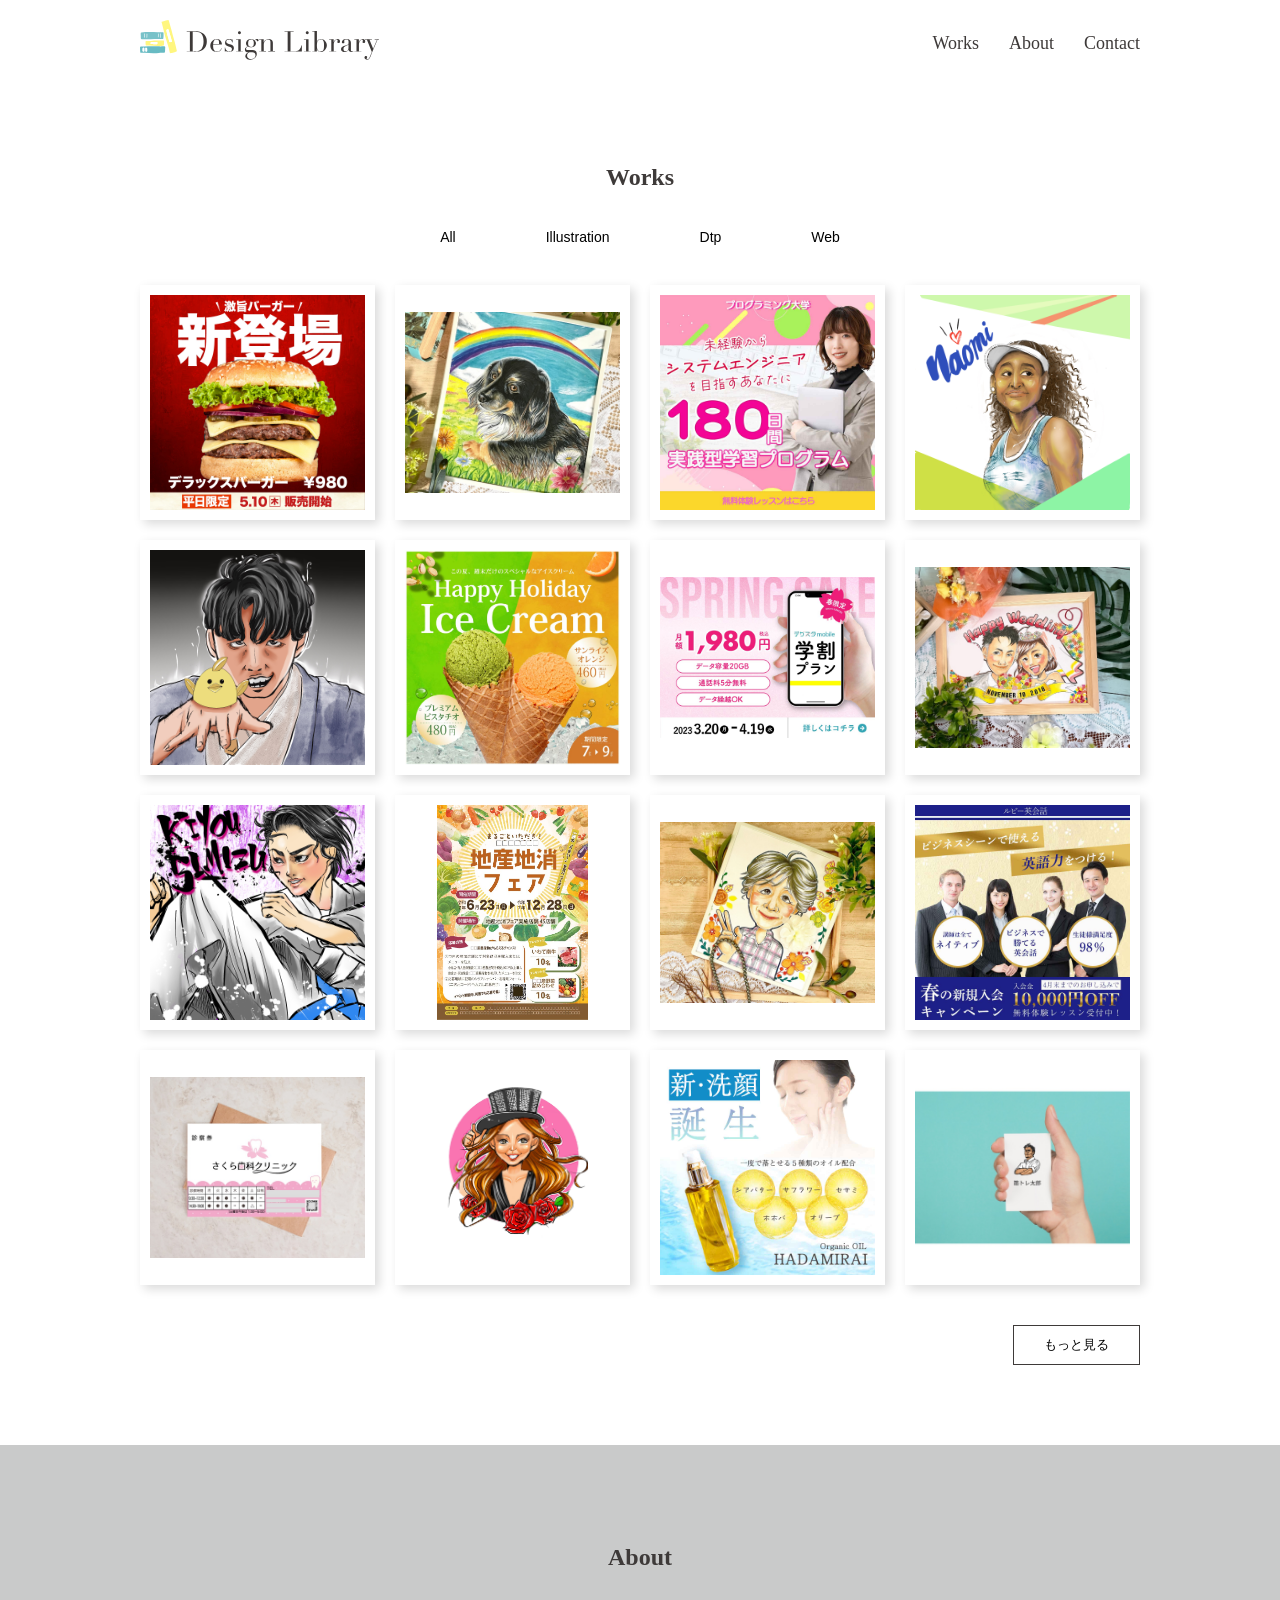
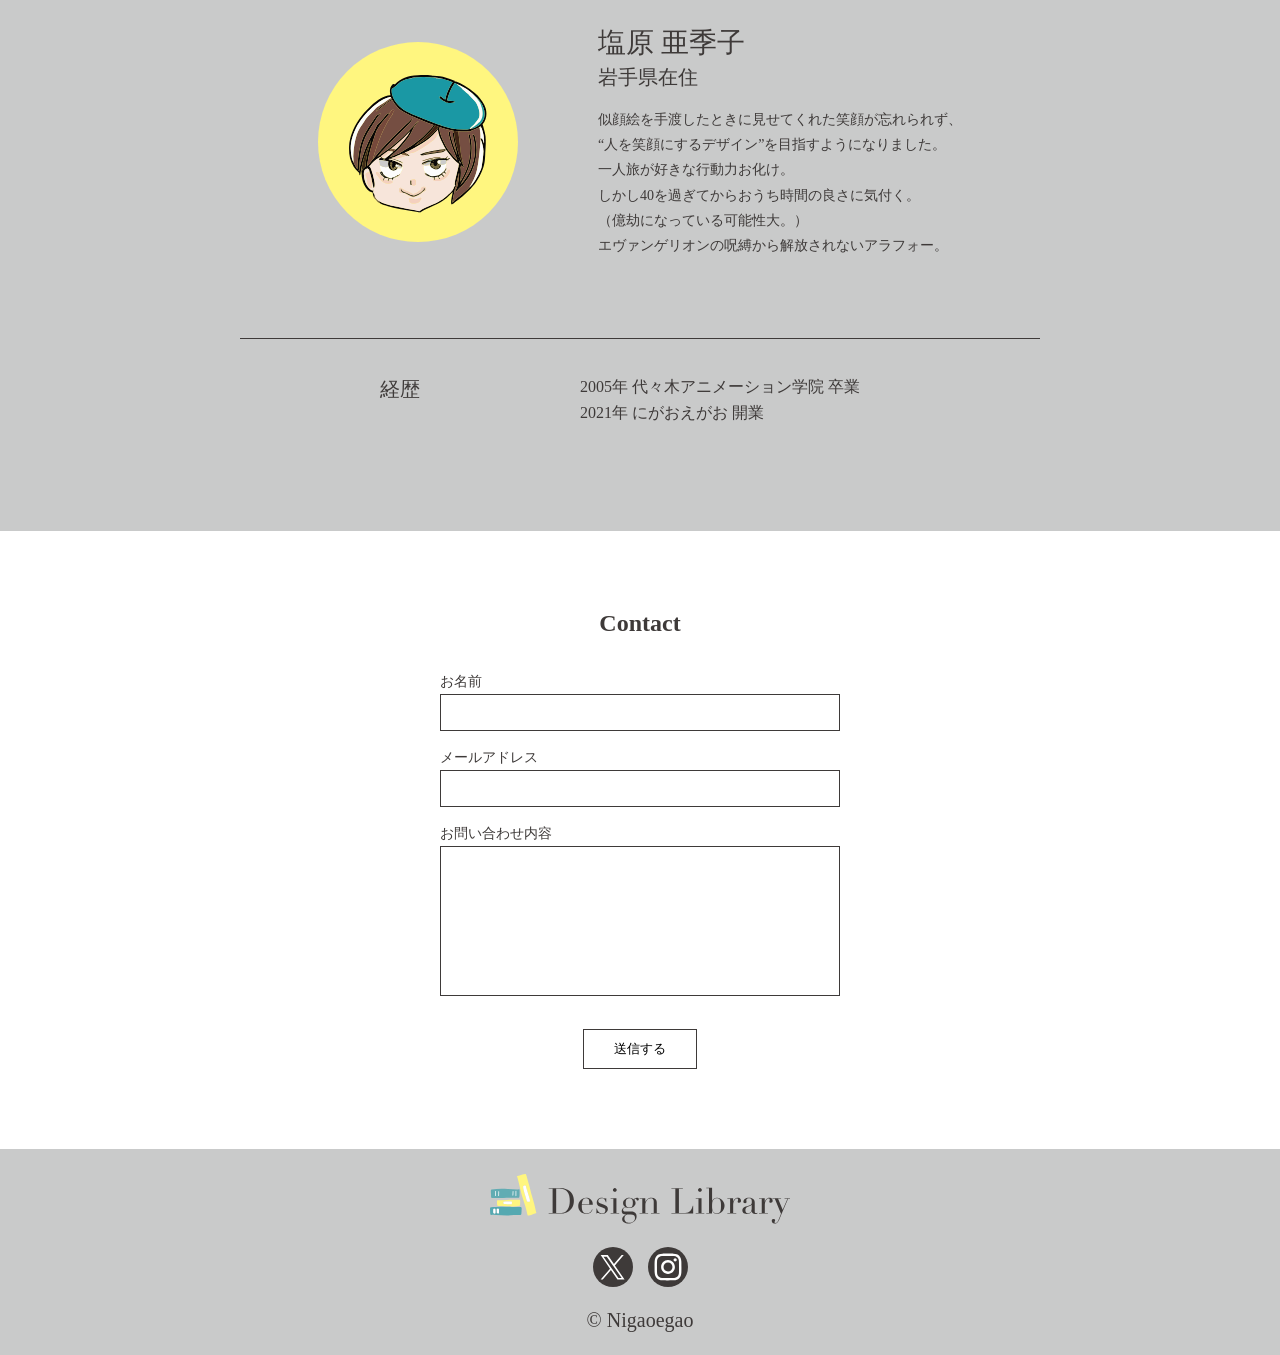
==== commit 31ea143b: "完成！" ====
--- a/index.html
+++ b/index.html
@@ -4,6 +4,7 @@
     <meta charset="UTF-8" />
     <meta name="viewport" content="width=device-width, initial-scale=1.0" />
     <title>Portfolio</title>
+    <link rel="icon" href="./img/favicon.png" />
     <link rel="stylesheet" href="css/style.css" />
     <link rel="stylesheet" href="remodal/remodal.css" />
     <link rel="stylesheet" href="remodal/remodal-default-theme.css" />
@@ -318,8 +319,8 @@
           <div class="list-btn">
             <button id="more-btn">もっと見る</button>
           </div>
-          </div>
-        </section>
+        </div>
+      </section>
 
       <!-- Workここまで -->
       <!-- aboutここから -->
@@ -334,7 +335,7 @@
               <p class="name">塩原 亜季子</p>
               <p class="location">岩手県在住</p>
               <p class="introduce">
-                似顔絵を手渡したときに見せてくれた笑顔が忘れられず、“人を笑顔にするデザイン”を目指すようになりました。<br />一人旅が好きな行動力お化け。しかし40を過ぎてからおうち時間の良さに気付く。（億劫になっている可能性大。）<br />エヴァンゲリオンの呪縛から解放されないアラフォー。
+                似顔絵を手渡したときに見せてくれた笑顔が忘れられず、<br />“人を笑顔にするデザイン”を目指すようになりました。<br />一人旅が好きな行動力お化け。<br />しかし40を過ぎてからおうち時間の良さに気付く。<br />（億劫になっている可能性大。）<br />エヴァンゲリオンの呪縛から解放されないアラフォー。
               </p>
             </div>
           </div>
@@ -419,10 +420,7 @@
         }
       "
     ></iframe>
-    <script
-      type="text/javascript"
-      src="https://ajax.googleapis.com/ajax/libs/jquery/2.0.0/jquery.min.js"
-    ></script>
+
     <script src="js/main.js"></script>
   </body>
 </html>
--- a/css/style.css
+++ b/css/style.css
@@ -99,7 +99,9 @@
   border-bottom: 2px solid #1a98a4;
   padding-bottom: 2px;
 }
-
+.filter button.active {
+  border-bottom: 2px solid #1a98a4;
+}
 /* 4列グリッド */
 .works-list {
   display: grid;
@@ -112,6 +114,7 @@
   box-shadow: 4px 4px 10px rgba(0, 0, 0, 0.15);
   aspect-ratio: 1 / 1;
   overflow: hidden;
+  cursor: pointer;
 }
 .works-item img {
   width: 100%;
@@ -162,6 +165,13 @@
 .introduce {
   font-size: 14px;
   line-height: 1.8;
+  text-align: justify;
+  /* text-align-last: justify ; */
+  text-justify: inter-ideograph;
+  line-break: strict;
+  word-break: break-word;
+  overflow-wrap: break-word;
+  word-wrap: break-word;
 }
 .history_area {
   border-top: 1px solid #3e3a39;
@@ -200,7 +210,7 @@
 }
 
 form {
-  width: 400px;
+  max-width: 400px;
   margin: 0 auto;
   text-align: left;
 }
@@ -420,16 +430,16 @@
   transform: rotate(45deg); /* 右向き */
 }
 .list-btn {
-  grid-column: 1 / -1; 
-  width: 100% !important;
-  text-align: right !important; 
+  grid-column: 1 / -1;
+  width: 100%;
+  text-align: right;
   margin-top: 40px;
   padding-right: 0%;
 }
 
 .list-btn #more-btn {
   margin: 0 0 0 auto;
-  display: inline-block !important;
+  display: inline-block;
 }
 
 @media (max-width: 768px) {
@@ -454,17 +464,17 @@
   .list-btn {
     width: 100%;
     text-align: center;
-    padding-right: 0; 
+    padding-right: 0;
     margin-top: 30px;
     display: block;
   }
   .list-btn #more-btn {
-    margin: 30px auto 0 ;
+    margin: 30px auto 0;
     display: inline-block;
   }
 
   .filter button {
-    border: 1px solid #3e3a39 !important;
+    border: 1px solid #3e3a39;
     padding: 8x 0;
     font-size: 14px;
     margin: 0px;
@@ -473,16 +483,20 @@
     font-family: Didot;
   }
   .filter button:hover {
-    background: none !important;
-    color: #3e3a39 !important;
-    border: 1px solid #3e3a39 !important;
-    padding: 8px 0 !important;
-  }
-
+    background: none;
+    color: #3e3a39;
+    border: 1px solid #3e3a39;
+    padding: 8px 0;
+  }
+  .filter button.active {
+    background-color: #1a98a4;
+    border-color: #3e3a39;
+    color: #fff;
+  }
   .works-list {
     grid-template-columns: repeat(1, 1fr);
     gap: 80px;
-    margin-top: 40px;!important;
+    margin-top: 40px;
   }
   .works-item {
     width: 70%;
@@ -490,11 +504,11 @@
     box-shadow: 4px 4px 10px rgba(0, 0, 0, 0.2);
   }
   .works-item.is-hidden {
-    display:  none;
-  }
-.works-item.is-show {
-  display: block !important;
-}
+    display: none;
+  }
+  .works-item.is-show {
+    display: block;
+  }
 
   /* About */
   .my_information {
@@ -508,7 +522,7 @@
     display: block;
   }
   .about_text .introduce {
-    text-align: left;
+    text-align: center;
   }
   .history_area {
     flex-direction: column;
@@ -648,40 +662,41 @@
   }
 
   .sp_nav .logo img {
-    width: 120px;
+    width: 180px;
   }
   .thanks-ballon-material {
     width: 100%;
   }
-.remodal-prev,
-.remodal-next {
-  position: fixed;
-  top: 50vh;
-  transform: translateY(-50%);
-  background: none;
-  border: none;
-  cursor: pointer;
-  z-index: 99999;
-  padding: 16px;
-}
-.remodal-prev {
-  left: 8px;
-}
-.remodal-next {
-  right: 8px;
-}
-.remodal-prev::after,
-.remodal-next::after {
-  content: "";
-  display: block;
-  width: 16px;
-  height: 16px;
-  border-top: 1.5px solid #3e3a39;
-  border-right: 1.5px solid #3e3a39;
-}
-.remodal-prev::after {
-  transform: rotate(-135deg); /* 左向き */
-}
-.remodal-next::after {
-  transform: rotate(45deg); /* 右向き */
-}
+  .remodal-prev,
+  .remodal-next {
+    position: fixed;
+    top: 50vh;
+    transform: translateY(-50%);
+    background: none;
+    border: none;
+    cursor: pointer;
+    z-index: 99999;
+    padding: 16px;
+  }
+  .remodal-prev {
+    left: 8px;
+  }
+  .remodal-next {
+    right: 8px;
+  }
+  .remodal-prev::after,
+  .remodal-next::after {
+    content: "";
+    display: block;
+    width: 16px;
+    height: 16px;
+    border-top: 1.5px solid #3e3a39;
+    border-right: 1.5px solid #3e3a39;
+  }
+  .remodal-prev::after {
+    transform: rotate(-135deg); /* 左向き */
+  }
+  .remodal-next::after {
+    transform: rotate(45deg); /* 右向き */
+  }
+}
